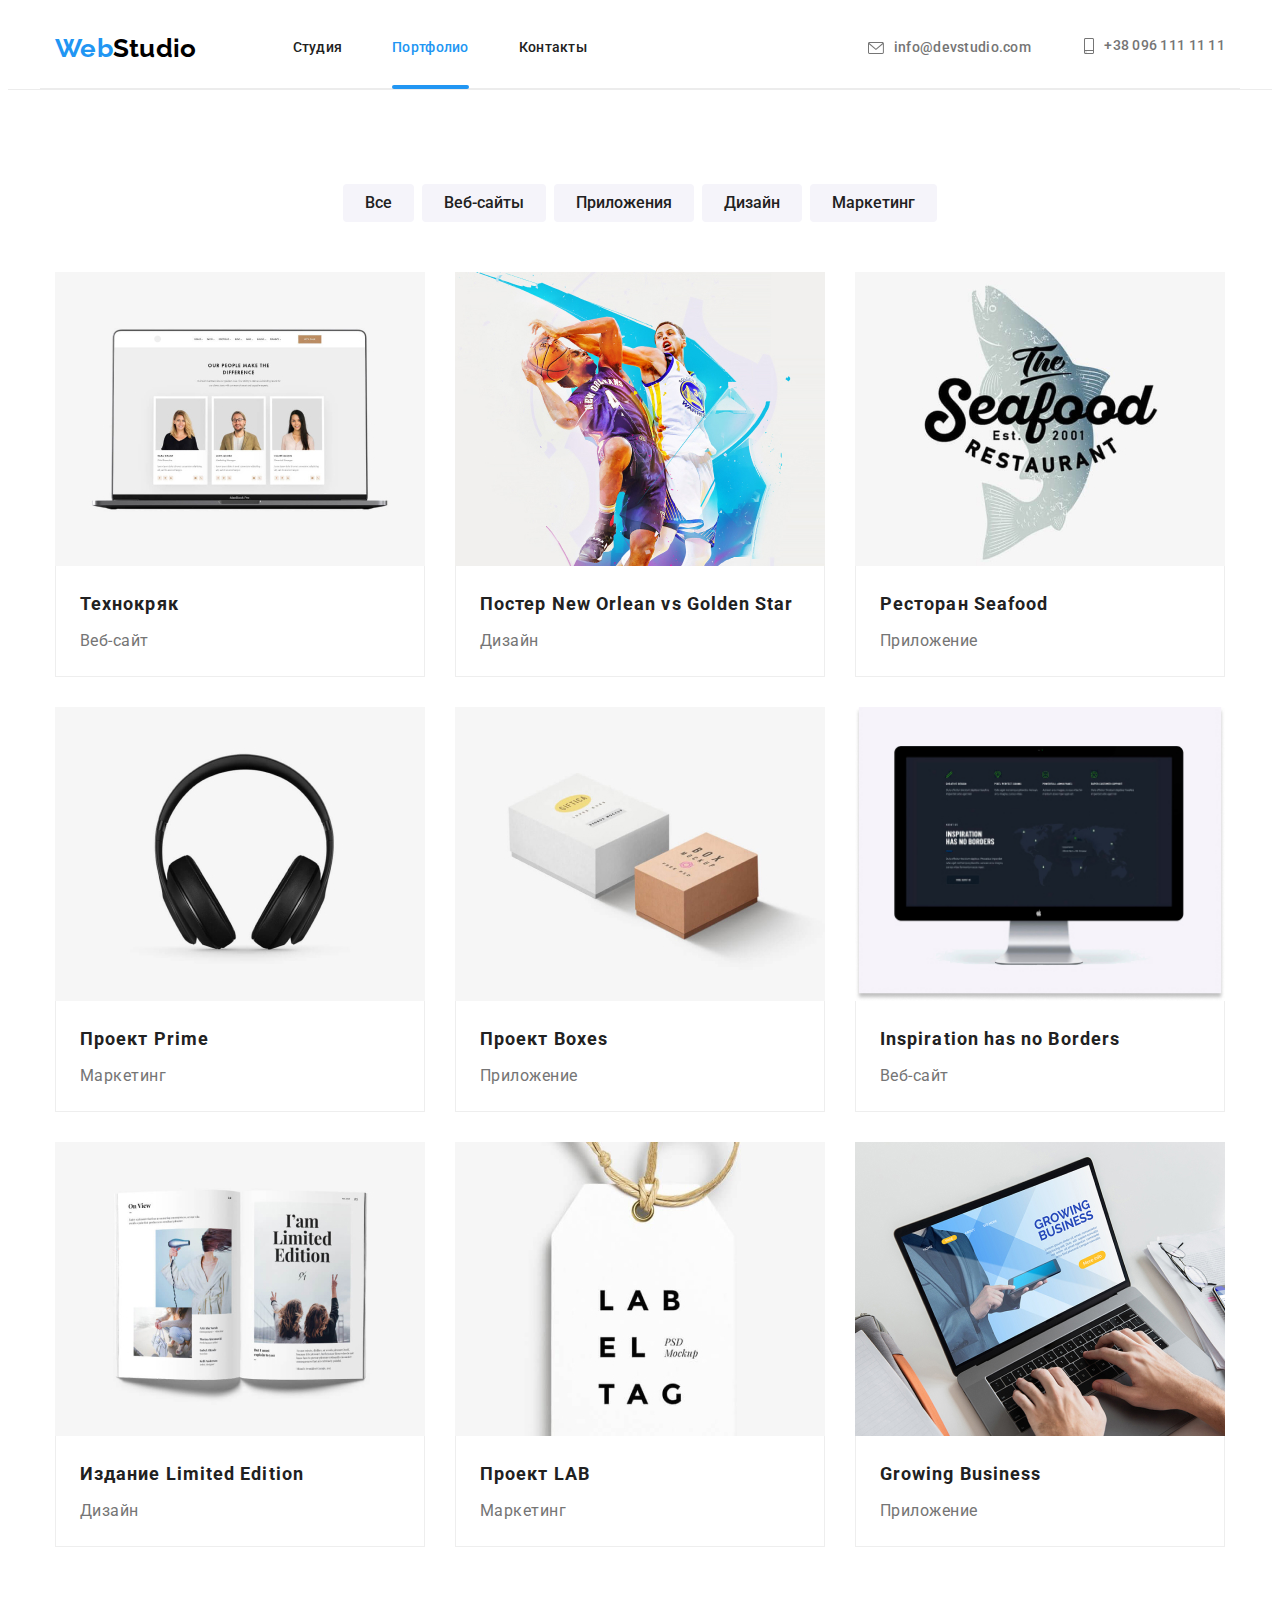
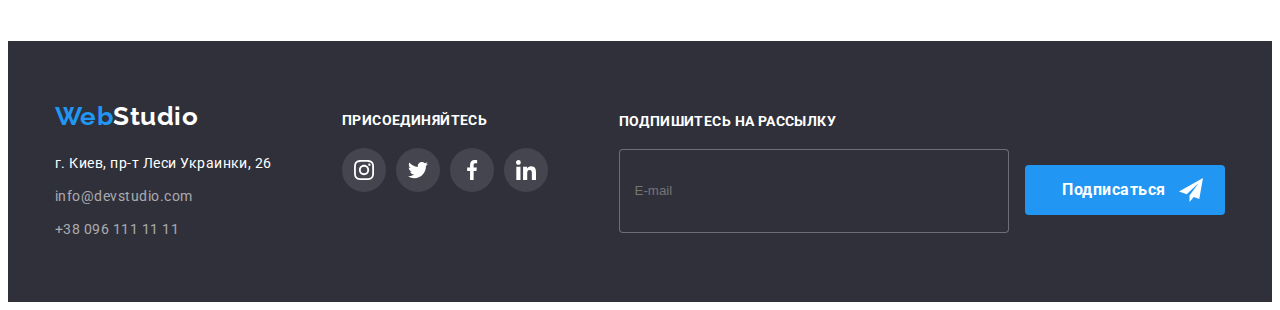
==== portfolio.html @ 2f1fc8c6 "hw" ====
<!DOCTYPE html>
<html lang="ru">
    <meta charset="UTF-8">
    <meta http-equiv="X-UA-Compatible" content="IE=edge">
    <meta name="viewport" content="width=device-width, initial-scale=1.0">
    <link rel="preconnect" href="https://fonts.googleapis.com">
    <link rel="preconnect" href="https://fonts.gstatic.com" crossorigin>
    <link href="https://fonts.googleapis.com/css2?family=Raleway:wght@700&family=Roboto:wght@400;500;700;900&display=swap"
        rel="stylesheet">
    <link rel="stylesheet" href="https://cdnjs.cloudflare.com/ajax/libs/modern-normalize/1.1.0/modern-normalize.min.css"
        integrity="sha512-wpPYUAdjBVSE4KJnH1VR1HeZfpl1ub8YT/NKx4PuQ5NmX2tKuGu6U/JRp5y+Y8XG2tV+wKQpNHVUX03MfMFn9Q=="
        crossorigin="anonymous" referrerpolicy="no-referrer" />
    <!--<link rel="stylesheet" href="./styles.css/styles.css"> -->
    <link rel="stylesheet" href="./css/main.min.css">
    <title>Портфолио</title>
</head>
<!--ВЕРХНЯЯ ЛИНИЯ-->
<body class="body">
<header class="header">
    <div class="header container">
        <nav class="nav">
            <a class="logo logo--header" href="./index.html">
                <span class="logo__top-left">Web</span>
                <span class="logo__top-right">Studio</span>
            </a>
            <ul class="list-navi list">
                <li class="list-navi__item">
                    <a class="list-navi__data link" href="./index.html">Студия</a>
                </li>
                <li class="list-navi__item">
                    <a class="list-navi__data link current" href="./portfolio.html">Портфолио</a>
                </li>
                <li class="list-navi__item">
                    <a class="list-navi__data link" href="#">Контакты</a>
                </li>
            </ul>
        </nav>
        <ul class="list contactslist">
            <li class="contacts-item">
                <a class="contacts__link" href="mailto:info@devstudio.com">
                    <svg class="contacts__icon" width="16px" height="12px">
                        <use href="./image/icons.svg#icon-envelope"></use>
                    </svg>
                    info@devstudio.com
                </a>
            </li>
            <li class="contacts-item">
                <a class="contacts__link" href="tel:+380961111111">
                    <svg class="contacts__icon" width="10px" height="16px">
                        <use href="./image/icons.svg#icon-smartphone"></use>
                    </svg>+38 096 111 11 11</a>
            </li>
        </ul>
    </div>
</header>
    <!--ОСНОВНОЙ БЛОК-->
    <main class="main">
        <section class="section">
            <div class="container">
                <h1 class="visually-hidden">Портфолио</h1>
                <ul class="list buttonslist">
                    <li class="buttonslist__btn">
                        <button class="button" type="button">Все</button>
                    </li>
                    <li class="buttonslist__btn">
                        <button class="button" type="button">Веб-сайты</button>
                    </li>
                    <li class="buttonslist__btn">
                        <button class="button" type="button">Приложения</button>
                    </li>
                    <li class="buttonslist__btn">
                        <button class="button" type="button">Дизайн</button>
                    </li>
                    <li class="buttonslist__btn">
                        <button class="button" type="button">Маркетинг</button>
                    </li>
                </ul>
                <ul class="list portfolio">
                    <li class="portfolio__item">
                        <a class="portfolio__link link" href="./portfolio.html">
                            <div class="portfolio__thumb">
                                <img class="portfolio__image" src="./image/portfolio_images/project1.jpeg" alt="project1" width="370" height="294">
                                <p class="portfolio__overlay">Ресурс предлагает комплексные предложения с разным уровнем функционала и сервисов. Все это позволит посетителю получить
                                исчерпывающие сведения о компании или частном лице.</p>
                            </div>
                            <div class="project">
                                <h2 class="project__name">Технокряк</h2>
                                <p class="project__type">Веб-сайт</p>
                            </div>
                        </a>
                    </li>
                    <li class="portfolio__item">
                        <a class="portfolio__link link" href="./portfolio.html">
                            <div class="portfolio__thumb">
                                <img class="portfolio__image" src="./image/portfolio_images/project2.jpeg" alt="project2" width="370" height="294">
                                <p class="portfolio__overlay">Ресурс предлагает комплексные предложения с разным уровнем функционала и сервисов. Все
                                    это позволит посетителю получить
                                    исчерпывающие сведения о компании или частном лице.</p>
                            </div>
                            <div class="project">
                            <h2 class="project__name">Постер New Orlean vs Golden Star</h2>
                            <p class="project__type">Дизайн</p>
                        </div>
                        </a>
                    </li>
                    <li class="portfolio__item">
                        <a class="portfolio__link link" href="./portfolio.html">
                            <div class="portfolio__thumb">
                                <img class="portfolio__image" src="./image/portfolio_images/project3.jpeg" alt="project3" width="370" height="294">
                                <p class="portfolio__overlay">Ресурс предлагает комплексные предложения с разным уровнем функционала и сервисов. Все
                                    это позволит посетителю получить
                                    исчерпывающие сведения о компании или частном лице.</p>
                            </div>
                            <div class="project">
                                <h2 class="project__name">Ресторан Seafood</h2>
                                <p class="project__type">Приложение</p>
                            </div>
                        </a>
                    </li>
                    <li class="portfolio__item">
                        <a class="portfolio__link link" href="./portfolio.html">
                            <div class="portfolio__thumb">
                                <img class="portfolio__image" src="./image/portfolio_images/project4.jpeg" alt="project4" width="370" height="294">
                                <p class="portfolio__overlay">Ресурс предлагает комплексные предложения с разным уровнем функционала и сервисов. Все
                                    это позволит посетителю получить
                                    исчерпывающие сведения о компании или частном лице.</p>
                            </div>
                            <div class="project">
                                <h2 class="project__name">Проект Prime</h2>
                                <p class="project__type">Маркетинг</p>
                            </div>
                        </a>
                    </li>
                    <li class="portfolio__item">
                        <a class="portfolio__link link" href="./portfolio.html">
                            <div class="portfolio__thumb">
                                <img class="portfolio__image" src="./image/portfolio_images/project5.jpeg" alt="project5" width="370" height="294">
                                <p class="portfolio__overlay">Ресурс предлагает комплексные предложения с разным уровнем функционала и сервисов. Все
                                    это позволит посетителю получить
                                    исчерпывающие сведения о компании или частном лице.</p>
                            </div>
                            <div class="project">
                                <h2 class="project__name">Проект Boxes</h2>
                                <p class="project__type">Приложение</p>
                            </div>
                        </a>
                    </li>
                    <li class="portfolio__item">
                        <a class="portfolio__link link" href="./portfolio.html">
                            <div class="portfolio__thumb">
                                <img class="portfolio__image" src="./image/portfolio_images/project6.jpeg" alt="project6" width="370" height="294">
                                <p class="portfolio__overlay">Ресурс предлагает комплексные предложения с разным уровнем функционала и сервисов. Все
                                    это позволит посетителю получить
                                    исчерпывающие сведения о компании или частном лице.</p>
                            </div>
                            <div class="project">
                                <h2 class="project__name">Inspiration has no Borders</h2>
                                <p class="project__type">Веб-сайт</p>
                            </div>
                        </a>
                    </li>
                    <li class="portfolio__item">
                        <a class="portfolio__link link" href="./portfolio.html">
                            <div class="portfolio__thumb">
                                <img class="portfolio__image" src="./image/portfolio_images/project7.jpeg" alt="project7" width="370" height="294">
                                <p class="portfolio__overlay">Ресурс предлагает комплексные предложения с разным уровнем функционала и сервисов. Все
                                    это позволит посетителю получить
                                    исчерпывающие сведения о компании или частном лице.</p>
                            </div>
                            <div class="project">
                                <h2 class="project__name">Издание Limited Edition</h2>
                                <p class="project__type">Дизайн</p>
                            </div>
                        </a>
                    </li>
                    <li class="portfolio__item">
                        <a class="portfolio__link link" href="./portfolio.html">
                            <div class="portfolio__thumb">
                                <img class="portfolio__image" src="./image/portfolio_images/project8.jpeg" alt="project8" width="370" height="294">
                                <p class="portfolio__overlay">Ресурс предлагает комплексные предложения с разным уровнем функционала и сервисов. Все
                                    это позволит посетителю получить
                                    исчерпывающие сведения о компании или частном лице.</p>
                            </div>
                            <div class="project">
                                <h2 class="project__name">Проект LAB</h2>
                                <p class="project__type">Маркетинг</p>
                            </div>
                        </a>
                    </li>
                    <li class="portfolio__item">
                        <a class="portfolio__link link" href="./portfolio.html">
                            <div class="portfolio__thumb">
                                <img class="portfolio__image" src="./image/portfolio_images/project9.jpeg" alt="project9" width="370" height="294">
                                <p class="portfolio__overlay">Ресурс предлагает комплексные предложения с разным уровнем функционала и сервисов. Все
                                    это позволит посетителю получить
                                    исчерпывающие сведения о компании или частном лице.</p>
                            </div>
                            <div class="project">
                                <h2 class="project__name">Growing Business</h2>
                                <p class="project__type">Приложение</p>
                            </div>
                        </a>
                    </li>
                </ul>
            </div>
        </section>
    </main>
    <!--ПОДВАЛ-->
<footer class="footer">
<div class="footer-container container">
    <div class="footer-logo">
        <a class="link footerlogo" href="./index.html"> <span class="footerlogo--left">Web</span><span
                class="footerlogo--right">Studio</span></a>
        <address class="address">
            <p class="address__name">г. Киев, пр-т Леси Украинки, 26</p>
            <ul class="footer__contatcs list">
                <li class="footer__contatcs--data">
                    <a class="footer__contatcs--details" href="mailto:info@devstudio.com">info@devstudio.com</a>
                </li>
                <li class="footer__contatcs--data">
                    <a class="footer__contatcs--details" href="tel:+380961111111">+38 096 111 11 11</a>
                </li>
            </ul>
        </address>
    </div>
    <div class="footer-icons">
        <p class="footer-phrase">присоединяйтесь</p>
        <ul class="footer-socials list">
            <li class="footer-socials__logo">
                <a class="footer-socials__link" href="">
                    <svg class="footer-socials__icon" width="20px" height="20px">
                        <use href="./image/icons.svg#icon-instagram"></use>
                    </svg>
                </a>
            </li>
            <li class="footer-socials__logo">
                <a class="footer-socials__link" href="">
                    <svg class="footer-socials__icon" width="20px" height="20px">
                        <use href="./image/icons.svg#icon-twitter"></use>
                    </svg>
                </a>
            </li>
            <li class="footer-socials__logo">
                <a class="footer-socials__link" href="">
                    <svg class="footer-socials__icon" width="20px" height="20px">
                        <use href="./image/icons.svg#icon-facebook"></use>
                    </svg>
                </a>
            </li>
            <li class="footer-socials__logo">
                <a class="footer-socials__link" href="">
                    <svg class="footer-socials__icon" width="20px" height="20px">
                        <use href="./image/icons.svg#icon-linkedin"></use>
                    </svg>
                </a>
            </li>
        </ul>
    </div>
    <div class="subscribe">
        <p class="subsribe__slogan">Подпишитесь на рассылку</p>
        <form class="subscibe__form">
            <label for="email"></label>
            <input class="footer-email-subscribe" type="email" name="email" id="email" autocomplete="off"
                placeholder="E-mail">
            <button type="submit" class="sbmt-button">
                <svg class="subscire-logo" width="24" height="24">
                    <use href="./image/icons.svg#icon-icon-send"></use>
                </svg>Подписаться</button>
        </form>
    </div>
</div>
</footer>
</body>

</html>
---- styles.css/styles.css ----
/* ВЕРХНЯЯ ЛИНИЯУ*/


/*БЛОК-ГЕРОЙ*/


/* -- БЛОК С ТЕКСТОМ --*/


/* Блок Чем мы занимаемся+Картинки-  */



/* Наша команда  */

/* ЛОГО-НАШИ КЛИЕНТЫ*/

/* ПОДВАЛ  */



/*  ПОРТФОЛИО  */
---- css/main.min.css ----
:root{--main-back-color: #FFFFFF;--main-text-color: #757575;--title-text-color: #212121;--button-text-color: #212121;--button-hover-color: #2196F3;--top-logo-color-left: #2196F3;--top-logo-color-right: #000000;--bottomlogo-color-left: #2196F3;--bottomlogo-color-right: #FFFFFF;--footer-address-color: #FFFFFF;--address-data-color: rgba(255, 255, 255, 0.6);--block-one-bkc: #2F303A;--button-hover-background: #188CE8;--duration: cubic-bezier(0.4, 0, 0.2, 1);--speed: 250ms}h1,h2,h3,h4,a,ul,p,li{margin:0%}ul{padding-left:0}img{display:block;max-width:100%}nav{padding:0%}.container{width:1200px;margin:0 auto;padding-left:15px;padding-right:15px;box-sizing:border-box}.body{font-family:"Roboto",sans-serif;font-size:16px;letter-spacing:.03em;background-color:var(--main-back-color);color:var(--main-text-color)}.section{padding-top:94px;padding-bottom:94px}.link{text-decoration:none}.list{list-style:none}.image{box-sizing:auto}.visually-hidden{position:absolute;width:1px;height:1px;margin:-1px;border:0;padding:0;white-space:nowrap;clip-path:inset(100%);clip:rect(0 0 0 0);overflow:hidden}.hero-btn{font-family:"Roboto";cursor:pointer;font-weight:700;font-size:16px;line-height:1.88;color:var(--bottomlogo-color-right);background:var(--bottomlogo-color-left);box-shadow:0px 4px 4px rgba(0,0,0,.15);margin:0% auto;display:block;border-radius:4px;padding:10px 32px;border:0;transition:background-color var(--speed) var(--duration),box-shadow var(--speed) var(--duration)}.hero-btn:hover,.hero-btn:focus{background-color:var(--button-hover-background);box-shadow:0px 4px 4px 0px rgba(0,0,0,.15)}.modal-btn{width:200px;font-weight:700;font-family:roboto,sans-serif;font-size:16px;line-height:1.6;letter-spacing:.06em;height:50px;display:flex;justify-content:center;align-items:center;margin:0% auto;padding-top:10px;padding-bottom:10px;cursor:pointer;background-color:var(--button-hover-color);border-radius:4px;border:none;color:#fff;box-shadow:0px 4px 4px 0px rgba(0,0,0,.15);transition:background-color var(--speed) var(--duration),box-shadow var(--speed) var(--duration)}.modal-btn:focus,.modal-btn:hover{background-color:var(--button-hover-background);box-shadow:0px 4px 4px 0px rgba(0,0,0,.25)}.button{font-family:"Roboto";font-weight:500;font-size:16px;line-height:1.6;cursor:pointer;text-align:center;color:var(--button-text-color);background:var(--bottomlogo-color-right);background:#f5f4fa;border-radius:4px;padding:6px 22px;border:rgba(0,0,0,0);transition:color var(--speed) var(--duration),background-color var(--speed) var(--duration),box-shadow var(--speed) var(--duration)}.button:hover,.button:focus{color:var(--bottomlogo-color-right);background-color:var(--top-logo-color-left);box-shadow:0 4px 4px 0 rgba(0,0,0,.25)}.sbmt-button{display:inline-block;position:relative;justify-content:center;font-family:Roboto,sans-serif;font-weight:700;font-size:16px;letter-spacing:.03em;line-height:1.87;cursor:pointer;width:200px;height:50px;border-radius:4px;background-color:#2f303a;color:var(--footer-address-color);border:none;background-color:var(--bottomlogo-color-left);padding-right:29px;padding-top:10px;padding-bottom:10px;padding-right:28px;transition:background-color var(--speed) var(--duration),box-shadow var(--speed) var(--duration)}.sbmt-button:hover,.sbmt-button:focus{background-color:var(--button-hover-background);box-shadow:4px 4px 0px 4px rgba(0,0,0,.15)}.buttonslist{justify-content:center;margin-bottom:50px;display:flex;flex-wrap:wrap;gap:8px}.header{font-size:14px;font-weight:500;line-height:1.14;letter-spacing:.02em;color:var(--title-text-color);border-bottom:1px solid #ececec}.header .container{display:flex;justify-content:space-between;align-items:center}.logo{display:flex;text-decoration:none;font-family:"Raleway";font-weight:700;font-size:26px;line-height:1.19;text-decoration:none}.logo .logo__top-left{color:var(--top-logo-color-left)}.logo .logo__top-right{color:var(--top-logo-color-right)}.logo--header{margin-right:96px}.nav{display:flex;align-items:center}.list-navi{display:flex;align-items:center}.list-navi__data{font-size:14px;font-weight:500;line-height:1.14;letter-spacing:.02em;color:var(--title-text-color);text-decoration:none;padding-top:32px;padding-bottom:32px;transition:color var(--speed) var(--duration)}.list-navi__data:focus,.list-navi__data:hover{color:var(--button-hover-color)}.list-navi__data.current{color:var(--button-hover-color)}.list-navi__data.current::after{content:"";position:absolute;left:0;bottom:-1px;width:100%;border-radius:2px;height:4px;background:var(--top-logo-color-left)}.list-navi__item{justify-content:center;display:flex}.list-navi__item:not(:last-child){position:relative;margin-right:50px}.contacts{display:flex;align-items:center}.contacts-item{display:inline-flex;padding:0;align-items:center;border:none;padding:0%;color:var(--main-text-color)}.contacts-item:not(:last-child){margin-right:50px}.contacts__link{display:inline-flex;align-items:center;font-size:14px;font-weight:500;line-height:1.14;letter-spacing:.02em;color:var(--main-text-color);text-decoration:none;transition:color var(--speed) var(--duration)}.contacts__link:focus,.contacts__link:hover{color:var(--button-hover-color)}.contacts__link:active{color:var(--button-hover-color)}.contacts__icon{border:0;margin-right:10px;margin-left:0;fill:currentColor;border:none;cursor:pointer}.hero{display:flex;background-color:var(--block-one-bkc);justify-content:center;align-items:center;padding-bottom:200px;padding-top:200px;max-width:1600px;background-position:center;margin:0 auto;background-size:cover;background-image:linear-gradient(to right, rgba(47, 48, 58, 0.4), rgba(47, 48, 58, 0.4)),url(../image/hero-bckgr-compressed.jpeg)}.hero__title{font-weight:900;font-size:44px;line-height:1.36;text-align:center;letter-spacing:.06em;text-transform:uppercase;color:var(--main-back-color);margin-bottom:30px}.features-list{display:flex;align-items:center;flex-wrap:wrap;gap:30px}.features-list__item{flex-basis:calc((100% - 90px)/4)}.features-list__icon{display:block;justify-self:center;align-items:center;padding:25px 100px;background-color:#f5f4fa;margin:0 auto;border:0;margin-bottom:30px;border-radius:4px}.features-list__image{border:none;fill:#212121}.title{font-weight:700;font-size:36px;line-height:1.17;text-align:center;color:var(--title-text-color);margin:0 auto;display:block;margin-bottom:50px}.features-list__subtitle{font-weight:700;font-size:14px;line-height:1.14;text-transform:uppercase;color:var(--title-text-color);margin-bottom:10px}.features-list__text{font-weight:400;font-size:14px;line-height:1.71;color:var(--main-text-color);margin:0}.companygoals{padding-top:0}.pictures{margin:0 auto}.pictures-list{display:flex;flex-wrap:wrap;gap:30px}.pictures-list__boxes{display:flex;flex-basis:calc((100% - 60px)/3);position:relative}.pictures-list__names{position:absolute;width:100%;display:flex;align-items:center;justify-content:center;bottom:0;padding-top:27px;padding-bottom:27px;font-weight:700;font-size:14px;line-height:1.14;letter-spacing:0,3em;text-transform:uppercase;background-color:rgba(47,48,58,.8);color:#fff}.container .our-clients{display:block;margin:0;padding:0;box-sizing:border-box}.clients{display:flex;list-style:none;padding:0;flex-wrap:wrap;gap:30px}.clients__logo{display:block;flex-basis:calc((100% - 150px)/6);border:none}.clients__link{display:block;box-sizing:border-box;padding:15px 30px;color:#afb1b8;cursor:pointer;border:1px solid #afb1b8;border-radius:4px;transition:color var(--speed) var(--duration),fill var(--speed) var(--duration),border var(--speed) var(--duration)}.clients__link:hover,.clients__link:focus{color:#2196f3;fill:#2196f3;border:1px solid #2196f3}.clients__logo--item{fill:currentColor;border:none;padding:0;margin:0}.clients__logo--item:hover,.clients__logo--item:focus{fill:#2196f3}.our-team{background:#f5f4fa}.team{display:flex;flex-wrap:wrap;gap:30px;justify-content:space-between}.team__member{flex-basis:calc((100% - 90px)/4);box-sizing:border-box;background:#fff;box-shadow:0px 1px 3px rgba(0,0,0,.12),0px 1px 1px rgba(0,0,0,.14),0px 2px 1px rgba(0,0,0,.2);border-radius:0px 0px 4px 4px}.team__member--info{padding-top:30px;padding-bottom:30px}.team__member--name{font-weight:500;font-size:16px;line-height:1.19;text-align:center;color:var(--title-text-color);margin-bottom:10px}.team__member--proffesion{line-height:1.19;text-align:center;color:var(--main-text-color);margin-bottom:16px}.socials{display:flex;align-items:center;justify-content:center;list-style:none;margin:0 auto}.socials__logos:not(:last-child){margin-right:10px}.socials__link{display:flex;width:44px;height:44px;border-radius:50%;justify-content:center;align-items:center;border:none;color:#afb1b8;transition:background-color var(--speed) var(--duration),color var(--speed) var(--duration)}.socials__link:hover,.socials__link:focus{background-color:#188ce8;color:#fff}.socials__icon{fill:currentColor;transition:fill var(--speed) var(--duration)}.socials__icon:hover{fill:#fff}.portfolio{display:flex;flex-wrap:wrap;gap:30px}.portfolio__item{display:block;cursor:pointer;border-bottom:1px solid #eee;flex-basis:calc((100% - 60px)/3);border:0}.portfolio__link{display:block;transition:box-shadow var(--speed) var(--duration)}.portfolio__link:hover,.portfolio__link:focus{box-shadow:1px 4px 6px 0 rgba(0,0,0,.16),0px 4px 4px 0 rgba(0,0,0,.06)}.portfolio__thumb{position:relative;overflow:hidden}.project{padding:20px 24px;border-bottom:1px Solid #eee;border-left:1px Solid #eee;border-right:1px Solid #eee}.project__name{font-weight:700;font-size:18px;line-height:2;letter-spacing:.06em;color:var(--title-text-color);padding:0%;margin-bottom:4px;display:block}.project>.project__type{color:var(--main-text-color)}.project__type{display:inline-block;box-sizing:border-box;padding:0;margin:0 auto;color:var(--main-text-color);line-height:1.88}.portfolio__overlay{position:absolute;top:0;display:flex;align-items:center;padding-left:24px;padding-right:24px;height:100%;font-size:18px;line-height:1.56;letter-spacing:.03em;color:var(--footer-address-color);background-color:rgba(33,150,243,.9);transform:translateY(100%);transition:transform var(--speed) var(--duration)}.portfolio__item .link:hover .portfolio__overlay,.portfolio__item .link:focus .portfolio__overlay{transform:translateY(0)}.footer{background-color:#2f303a}.footer-container{padding-top:60px;padding-bottom:60px;align-items:baseline;position:relative}.footer-container{display:flex}.footer-logo{margin-right:70px;padding:0}.footerlogo{display:inline-block;margin-bottom:20px;font-family:"Raleway";font-weight:700;font-size:26px;line-height:1.19;text-decoration:none}.footerlogo .footerlogo--left{color:var(--bottomlogo-color-left)}.footerlogo .footerlogo--right{color:var(--bottomlogo-color-right)}.address{display:block;font-family:"Roboto";font-style:normal;font-size:14px;line-height:1.71;color:var(--footer-address-color);margin-right:0;padding-right:0}.footer__contatcs--details{font-family:"Roboto";font-style:normal;font-size:14px;line-height:1.71;color:var(--address-data-color);text-decoration:none;transition:color var(--speed) var(--duration)}.footer__contatcs--details:hover,.footer__contatcs--details:focus{color:var(--top-logo-color-left)}.footer__contatcs--data:not(:last-child){margin-bottom:9px}.address__name{margin:0;margin-bottom:9px}.footer-phrase{font-family:Roboto,sans-serif;font-weight:700;font-size:14px;line-height:16px;letter-spacing:.03em;color:#fff;text-transform:uppercase;margin-bottom:20px}.footer-socials{display:flex}.footer-socials__logo{display:flex;justify-content:center;align-items:center;transition:fill var(--speed) var(--duration)}.footer-socials__logo:not(:last-child){margin-right:10px;padding:0;border:none}.footer-socials__link{display:flex;justify-content:center;align-items:center;width:44px;height:44px;border:none;padding:0;margin:0;color:#fff;border-radius:50%;background-color:rgba(255,255,255,.1);transition:background-color var(--speed) var(--duration)}.footer-socials__link:hover,.footer-socials__link:focus{background-color:#2196f3;fill:#2196f3}.footer-socials__icon{fill:currentColor}.subscribe{display:inline-block;position:absolute;right:15px;top:72px}.subsribe__slogan{font-family:Roboto,sans-serif;font-weight:700;font-size:14px;line-height:16px;letter-spacing:.03em;color:#fff;text-transform:uppercase;margin-bottom:20px}.subscibe__form{display:block}.footer-email-subscribe{display:inline-block;height:50px;width:358px;border:1px solid rgba(255,255,255,.3);border-radius:4px;background-color:#2f303a;color:rgba(255,255,255,.6);padding:16px 15px;margin-right:12px}.subscire-logo{position:absolute;right:10px;top:50%;transform:translate(-50%, -50%);fill:var(--footer-address-color)}.backdrop{position:fixed;top:0;left:0;width:100%;height:100%;z-index:1;background-color:rgba(0,0,0,.2);opacity:1;transition:opacity 250ms cubic-bezier(0.4, 0, 0.2, 1)}.backdrop.is-hidden{visibility:hidden;opacity:0;pointer-events:none}.modal{position:absolute;top:50%;left:50%;transform:translate(-50%, -50%);min-width:528px;min-height:581px;background-color:var(--main-back-color);box-shadow:0px 1px 3px rgba(0,0,0,.12),0px 1px 1px rgba(0,0,0,.14),0px 2px 1px rgba(0,0,0,.2);border-radius:4px;transform:translate(-50%, -50%) scale(1);transition:transform var(--speed) var(--duration);padding:40px}.modal-close-button{position:absolute;display:flex;align-items:center;justify-content:center;top:8px;right:8px;width:30px;height:30px;border:1px solid rgba(0,0,0,.1);border-radius:50%;fill:#000;background-color:var(--main-back-color);cursor:pointer;transition:box-shadow var(--speed) var(--duration),fill var(--speed) var(--duration)}.modal-close-button:hover,.modal-close-button:focus{box-shadow:0px 2px 2px rgba(0,0,0,.15);fill:var(--button-hover-background)}.modal-form{display:flex;flex-direction:column;margin-bottom:20px}.label-field{display:flex;flex-direction:column;padding:0;position:relative}.label-field:not(:last-child){margin-bottom:28px}.modal-slogan{display:block;padding:0;font-family:Roboto,sans-serif;font-weight:700;font-style:bold;font-size:20px;line-height:1.15;letter-spacing:.03em;color:var(--button-text-color);margin-bottom:30px;text-align:center}.input{height:40px;width:100%;font-family:Roboto,sans-serif;font-style:normal;border:1px solid rgba(33,33,33,.2);border-radius:4px;padding-left:42px}.label-field:focus-within>.modal-icon{fill:#2196f3}.input:focus,.textarea:focus{border:1px solid var(--button-hover-color);outline:none}.modal-icon{position:absolute;left:12px;top:50%;transform:translateY(-50%)}.modal-label{position:absolute;top:-20px;left:0;font-size:12px;line-height:14px;line-height:100%;letter-spacing:1%;color:#757575}.textarea{height:120px;width:100%;resize:none;padding:16px 12px;border:1px solid rgba(33,33,33,.2);border-radius:4px;font-size:12px;line-height:1.17;letter-spacing:.01em;color:rgba(117,117,117,.5)}.reg textarea::placeholder{color:rgba(117,117,117,.5)}.policy-link{color:var(--button-hover-color);display:block}.policy-link:hover,.policy-link:focus{text-decoration:none}.policy-label{text-align:uppercase;font-family:roboto,sans-serif;font-style:14px;line-height:1.7;letter-spacing:.03em;color:var(--main-text-color)}.checkbox-form{display:flex;margin-bottom:30px;justify-content:center}.checkbox-label{display:flex;align-items:center;font-family:roboto,sans-serif;font-size:14px;line-height:1.7;letter-spacing:.03em}.checkbox{display:block;position:absolute;width:1px;height:1px;margin:-1px;border:0;padding:0;white-space:nowrap;clip-path:inset(100%);clip:rect(0 0 0 0);overflow:hidden}.checkbox-icon{display:inline-block;width:16px;height:15px;border:2px solid #2a2a2a;border-radius:2px;margin-right:7px}.checkbox:checked+.checkbox-icon{border-color:#2196f3;background-color:#2196f3;background-image:url(../image/check.svg);background-size:contain;background-origin:border-box}.checkbox:focus+.checkbox-icon{border:2px solid #2196f3}/*# sourceMappingURL=main.min.css.map */
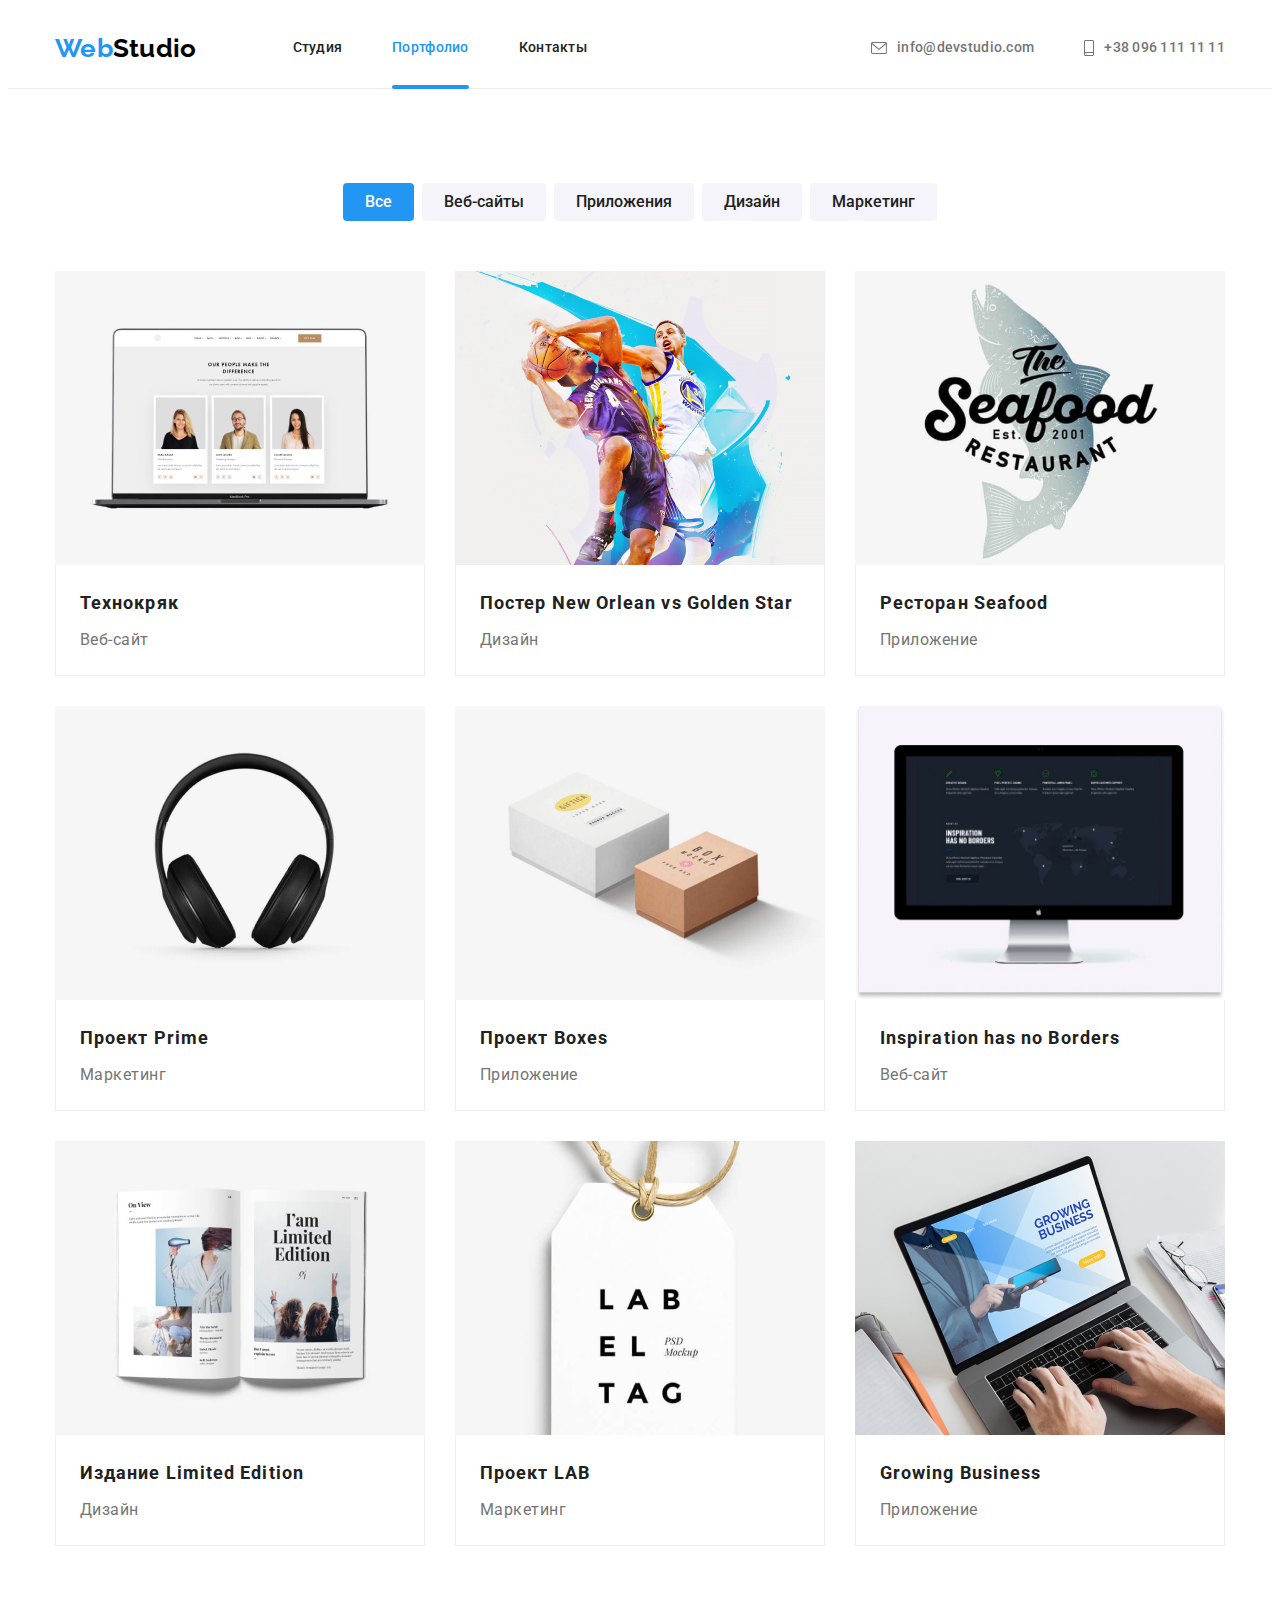
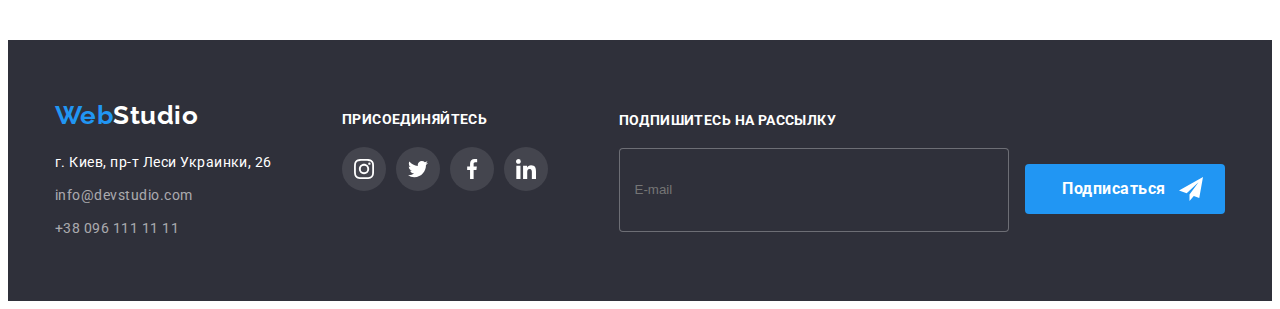
==== commit c0e1e8b2: "HW - revised" ====
--- a/portfolio.html
+++ b/portfolio.html
@@ -17,7 +17,7 @@
 <!--ВЕРХНЯЯ ЛИНИЯ-->
 <body class="body">
 <header class="header">
-    <div class="header container">
+    <div class="container">
         <nav class="nav">
             <a class="logo logo--header" href="./index.html">
                 <span class="logo__top-left">Web</span>
@@ -28,15 +28,15 @@
                     <a class="list-navi__data link" href="./index.html">Студия</a>
                 </li>
                 <li class="list-navi__item">
-                    <a class="list-navi__data link current" href="./portfolio.html">Портфолио</a>
+                    <a class="list-navi__data link list-navi__data--current" href="./portfolio.html">Портфолио</a>
                 </li>
                 <li class="list-navi__item">
                     <a class="list-navi__data link" href="#">Контакты</a>
                 </li>
             </ul>
         </nav>
-        <ul class="list contactslist">
-            <li class="contacts-item">
+        <ul class="list contacts__list">
+            <li class="contacts__item">
                 <a class="contacts__link" href="mailto:info@devstudio.com">
                     <svg class="contacts__icon" width="16px" height="12px">
                         <use href="./image/icons.svg#icon-envelope"></use>
@@ -44,7 +44,7 @@
                     info@devstudio.com
                 </a>
             </li>
-            <li class="contacts-item">
+            <li class="contacts__item">
                 <a class="contacts__link" href="tel:+380961111111">
                     <svg class="contacts__icon" width="10px" height="16px">
                         <use href="./image/icons.svg#icon-smartphone"></use>
@@ -60,7 +60,7 @@
                 <h1 class="visually-hidden">Портфолио</h1>
                 <ul class="list buttonslist">
                     <li class="buttonslist__btn">
-                        <button class="button" type="button">Все</button>
+                        <button class="button button--active" type="button">Все</button>
                     </li>
                     <li class="buttonslist__btn">
                         <button class="button" type="button">Веб-сайты</button>
--- a/css/main.min.css
+++ b/css/main.min.css
@@ -1 +1 @@
-:root{--main-back-color: #FFFFFF;--main-text-color: #757575;--title-text-color: #212121;--button-text-color: #212121;--button-hover-color: #2196F3;--top-logo-color-left: #2196F3;--top-logo-color-right: #000000;--bottomlogo-color-left: #2196F3;--bottomlogo-color-right: #FFFFFF;--footer-address-color: #FFFFFF;--address-data-color: rgba(255, 255, 255, 0.6);--block-one-bkc: #2F303A;--button-hover-background: #188CE8;--duration: cubic-bezier(0.4, 0, 0.2, 1);--speed: 250ms}h1,h2,h3,h4,a,ul,p,li{margin:0%}ul{padding-left:0}img{display:block;max-width:100%}nav{padding:0%}.container{width:1200px;margin:0 auto;padding-left:15px;padding-right:15px;box-sizing:border-box}.body{font-family:"Roboto",sans-serif;font-size:16px;letter-spacing:.03em;background-color:var(--main-back-color);color:var(--main-text-color)}.section{padding-top:94px;padding-bottom:94px}.link{text-decoration:none}.list{list-style:none}.image{box-sizing:auto}.visually-hidden{position:absolute;width:1px;height:1px;margin:-1px;border:0;padding:0;white-space:nowrap;clip-path:inset(100%);clip:rect(0 0 0 0);overflow:hidden}.hero-btn{font-family:"Roboto";cursor:pointer;font-weight:700;font-size:16px;line-height:1.88;color:var(--bottomlogo-color-right);background:var(--bottomlogo-color-left);box-shadow:0px 4px 4px rgba(0,0,0,.15);margin:0% auto;display:block;border-radius:4px;padding:10px 32px;border:0;transition:background-color var(--speed) var(--duration),box-shadow var(--speed) var(--duration)}.hero-btn:hover,.hero-btn:focus{background-color:var(--button-hover-background);box-shadow:0px 4px 4px 0px rgba(0,0,0,.15)}.modal-btn{width:200px;font-weight:700;font-family:roboto,sans-serif;font-size:16px;line-height:1.6;letter-spacing:.06em;height:50px;display:flex;justify-content:center;align-items:center;margin:0% auto;padding-top:10px;padding-bottom:10px;cursor:pointer;background-color:var(--button-hover-color);border-radius:4px;border:none;color:#fff;box-shadow:0px 4px 4px 0px rgba(0,0,0,.15);transition:background-color var(--speed) var(--duration),box-shadow var(--speed) var(--duration)}.modal-btn:focus,.modal-btn:hover{background-color:var(--button-hover-background);box-shadow:0px 4px 4px 0px rgba(0,0,0,.25)}.button{font-family:"Roboto";font-weight:500;font-size:16px;line-height:1.6;cursor:pointer;text-align:center;color:var(--button-text-color);background:var(--bottomlogo-color-right);background:#f5f4fa;border-radius:4px;padding:6px 22px;border:rgba(0,0,0,0);transition:color var(--speed) var(--duration),background-color var(--speed) var(--duration),box-shadow var(--speed) var(--duration)}.button:hover,.button:focus{color:var(--bottomlogo-color-right);background-color:var(--top-logo-color-left);box-shadow:0 4px 4px 0 rgba(0,0,0,.25)}.sbmt-button{display:inline-block;position:relative;justify-content:center;font-family:Roboto,sans-serif;font-weight:700;font-size:16px;letter-spacing:.03em;line-height:1.87;cursor:pointer;width:200px;height:50px;border-radius:4px;background-color:#2f303a;color:var(--footer-address-color);border:none;background-color:var(--bottomlogo-color-left);padding-right:29px;padding-top:10px;padding-bottom:10px;padding-right:28px;transition:background-color var(--speed) var(--duration),box-shadow var(--speed) var(--duration)}.sbmt-button:hover,.sbmt-button:focus{background-color:var(--button-hover-background);box-shadow:4px 4px 0px 4px rgba(0,0,0,.15)}.buttonslist{justify-content:center;margin-bottom:50px;display:flex;flex-wrap:wrap;gap:8px}.header{font-size:14px;font-weight:500;line-height:1.14;letter-spacing:.02em;color:var(--title-text-color);border-bottom:1px solid #ececec}.header .container{display:flex;justify-content:space-between;align-items:center}.logo{display:flex;text-decoration:none;font-family:"Raleway";font-weight:700;font-size:26px;line-height:1.19;text-decoration:none}.logo .logo__top-left{color:var(--top-logo-color-left)}.logo .logo__top-right{color:var(--top-logo-color-right)}.logo--header{margin-right:96px}.nav{display:flex;align-items:center}.list-navi{display:flex;align-items:center}.list-navi__data{font-size:14px;font-weight:500;line-height:1.14;letter-spacing:.02em;color:var(--title-text-color);text-decoration:none;padding-top:32px;padding-bottom:32px;transition:color var(--speed) var(--duration)}.list-navi__data:focus,.list-navi__data:hover{color:var(--button-hover-color)}.list-navi__data.current{color:var(--button-hover-color)}.list-navi__data.current::after{content:"";position:absolute;left:0;bottom:-1px;width:100%;border-radius:2px;height:4px;background:var(--top-logo-color-left)}.list-navi__item{justify-content:center;display:flex}.list-navi__item:not(:last-child){position:relative;margin-right:50px}.contacts{display:flex;align-items:center}.contacts-item{display:inline-flex;padding:0;align-items:center;border:none;padding:0%;color:var(--main-text-color)}.contacts-item:not(:last-child){margin-right:50px}.contacts__link{display:inline-flex;align-items:center;font-size:14px;font-weight:500;line-height:1.14;letter-spacing:.02em;color:var(--main-text-color);text-decoration:none;transition:color var(--speed) var(--duration)}.contacts__link:focus,.contacts__link:hover{color:var(--button-hover-color)}.contacts__link:active{color:var(--button-hover-color)}.contacts__icon{border:0;margin-right:10px;margin-left:0;fill:currentColor;border:none;cursor:pointer}.hero{display:flex;background-color:var(--block-one-bkc);justify-content:center;align-items:center;padding-bottom:200px;padding-top:200px;max-width:1600px;background-position:center;margin:0 auto;background-size:cover;background-image:linear-gradient(to right, rgba(47, 48, 58, 0.4), rgba(47, 48, 58, 0.4)),url(../image/hero-bckgr-compressed.jpeg)}.hero__title{font-weight:900;font-size:44px;line-height:1.36;text-align:center;letter-spacing:.06em;text-transform:uppercase;color:var(--main-back-color);margin-bottom:30px}.features-list{display:flex;align-items:center;flex-wrap:wrap;gap:30px}.features-list__item{flex-basis:calc((100% - 90px)/4)}.features-list__icon{display:block;justify-self:center;align-items:center;padding:25px 100px;background-color:#f5f4fa;margin:0 auto;border:0;margin-bottom:30px;border-radius:4px}.features-list__image{border:none;fill:#212121}.title{font-weight:700;font-size:36px;line-height:1.17;text-align:center;color:var(--title-text-color);margin:0 auto;display:block;margin-bottom:50px}.features-list__subtitle{font-weight:700;font-size:14px;line-height:1.14;text-transform:uppercase;color:var(--title-text-color);margin-bottom:10px}.features-list__text{font-weight:400;font-size:14px;line-height:1.71;color:var(--main-text-color);margin:0}.companygoals{padding-top:0}.pictures{margin:0 auto}.pictures-list{display:flex;flex-wrap:wrap;gap:30px}.pictures-list__boxes{display:flex;flex-basis:calc((100% - 60px)/3);position:relative}.pictures-list__names{position:absolute;width:100%;display:flex;align-items:center;justify-content:center;bottom:0;padding-top:27px;padding-bottom:27px;font-weight:700;font-size:14px;line-height:1.14;letter-spacing:0,3em;text-transform:uppercase;background-color:rgba(47,48,58,.8);color:#fff}.container .our-clients{display:block;margin:0;padding:0;box-sizing:border-box}.clients{display:flex;list-style:none;padding:0;flex-wrap:wrap;gap:30px}.clients__logo{display:block;flex-basis:calc((100% - 150px)/6);border:none}.clients__link{display:block;box-sizing:border-box;padding:15px 30px;color:#afb1b8;cursor:pointer;border:1px solid #afb1b8;border-radius:4px;transition:color var(--speed) var(--duration),fill var(--speed) var(--duration),border var(--speed) var(--duration)}.clients__link:hover,.clients__link:focus{color:#2196f3;fill:#2196f3;border:1px solid #2196f3}.clients__logo--item{fill:currentColor;border:none;padding:0;margin:0}.clients__logo--item:hover,.clients__logo--item:focus{fill:#2196f3}.our-team{background:#f5f4fa}.team{display:flex;flex-wrap:wrap;gap:30px;justify-content:space-between}.team__member{flex-basis:calc((100% - 90px)/4);box-sizing:border-box;background:#fff;box-shadow:0px 1px 3px rgba(0,0,0,.12),0px 1px 1px rgba(0,0,0,.14),0px 2px 1px rgba(0,0,0,.2);border-radius:0px 0px 4px 4px}.team__member--info{padding-top:30px;padding-bottom:30px}.team__member--name{font-weight:500;font-size:16px;line-height:1.19;text-align:center;color:var(--title-text-color);margin-bottom:10px}.team__member--proffesion{line-height:1.19;text-align:center;color:var(--main-text-color);margin-bottom:16px}.socials{display:flex;align-items:center;justify-content:center;list-style:none;margin:0 auto}.socials__logos:not(:last-child){margin-right:10px}.socials__link{display:flex;width:44px;height:44px;border-radius:50%;justify-content:center;align-items:center;border:none;color:#afb1b8;transition:background-color var(--speed) var(--duration),color var(--speed) var(--duration)}.socials__link:hover,.socials__link:focus{background-color:#188ce8;color:#fff}.socials__icon{fill:currentColor;transition:fill var(--speed) var(--duration)}.socials__icon:hover{fill:#fff}.portfolio{display:flex;flex-wrap:wrap;gap:30px}.portfolio__item{display:block;cursor:pointer;border-bottom:1px solid #eee;flex-basis:calc((100% - 60px)/3);border:0}.portfolio__link{display:block;transition:box-shadow var(--speed) var(--duration)}.portfolio__link:hover,.portfolio__link:focus{box-shadow:1px 4px 6px 0 rgba(0,0,0,.16),0px 4px 4px 0 rgba(0,0,0,.06)}.portfolio__thumb{position:relative;overflow:hidden}.project{padding:20px 24px;border-bottom:1px Solid #eee;border-left:1px Solid #eee;border-right:1px Solid #eee}.project__name{font-weight:700;font-size:18px;line-height:2;letter-spacing:.06em;color:var(--title-text-color);padding:0%;margin-bottom:4px;display:block}.project>.project__type{color:var(--main-text-color)}.project__type{display:inline-block;box-sizing:border-box;padding:0;margin:0 auto;color:var(--main-text-color);line-height:1.88}.portfolio__overlay{position:absolute;top:0;display:flex;align-items:center;padding-left:24px;padding-right:24px;height:100%;font-size:18px;line-height:1.56;letter-spacing:.03em;color:var(--footer-address-color);background-color:rgba(33,150,243,.9);transform:translateY(100%);transition:transform var(--speed) var(--duration)}.portfolio__item .link:hover .portfolio__overlay,.portfolio__item .link:focus .portfolio__overlay{transform:translateY(0)}.footer{background-color:#2f303a}.footer-container{padding-top:60px;padding-bottom:60px;align-items:baseline;position:relative}.footer-container{display:flex}.footer-logo{margin-right:70px;padding:0}.footerlogo{display:inline-block;margin-bottom:20px;font-family:"Raleway";font-weight:700;font-size:26px;line-height:1.19;text-decoration:none}.footerlogo .footerlogo--left{color:var(--bottomlogo-color-left)}.footerlogo .footerlogo--right{color:var(--bottomlogo-color-right)}.address{display:block;font-family:"Roboto";font-style:normal;font-size:14px;line-height:1.71;color:var(--footer-address-color);margin-right:0;padding-right:0}.footer__contatcs--details{font-family:"Roboto";font-style:normal;font-size:14px;line-height:1.71;color:var(--address-data-color);text-decoration:none;transition:color var(--speed) var(--duration)}.footer__contatcs--details:hover,.footer__contatcs--details:focus{color:var(--top-logo-color-left)}.footer__contatcs--data:not(:last-child){margin-bottom:9px}.address__name{margin:0;margin-bottom:9px}.footer-phrase{font-family:Roboto,sans-serif;font-weight:700;font-size:14px;line-height:16px;letter-spacing:.03em;color:#fff;text-transform:uppercase;margin-bottom:20px}.footer-socials{display:flex}.footer-socials__logo{display:flex;justify-content:center;align-items:center;transition:fill var(--speed) var(--duration)}.footer-socials__logo:not(:last-child){margin-right:10px;padding:0;border:none}.footer-socials__link{display:flex;justify-content:center;align-items:center;width:44px;height:44px;border:none;padding:0;margin:0;color:#fff;border-radius:50%;background-color:rgba(255,255,255,.1);transition:background-color var(--speed) var(--duration)}.footer-socials__link:hover,.footer-socials__link:focus{background-color:#2196f3;fill:#2196f3}.footer-socials__icon{fill:currentColor}.subscribe{display:inline-block;position:absolute;right:15px;top:72px}.subsribe__slogan{font-family:Roboto,sans-serif;font-weight:700;font-size:14px;line-height:16px;letter-spacing:.03em;color:#fff;text-transform:uppercase;margin-bottom:20px}.subscibe__form{display:block}.footer-email-subscribe{display:inline-block;height:50px;width:358px;border:1px solid rgba(255,255,255,.3);border-radius:4px;background-color:#2f303a;color:rgba(255,255,255,.6);padding:16px 15px;margin-right:12px}.subscire-logo{position:absolute;right:10px;top:50%;transform:translate(-50%, -50%);fill:var(--footer-address-color)}.backdrop{position:fixed;top:0;left:0;width:100%;height:100%;z-index:1;background-color:rgba(0,0,0,.2);opacity:1;transition:opacity 250ms cubic-bezier(0.4, 0, 0.2, 1)}.backdrop.is-hidden{visibility:hidden;opacity:0;pointer-events:none}.modal{position:absolute;top:50%;left:50%;transform:translate(-50%, -50%);min-width:528px;min-height:581px;background-color:var(--main-back-color);box-shadow:0px 1px 3px rgba(0,0,0,.12),0px 1px 1px rgba(0,0,0,.14),0px 2px 1px rgba(0,0,0,.2);border-radius:4px;transform:translate(-50%, -50%) scale(1);transition:transform var(--speed) var(--duration);padding:40px}.modal-close-button{position:absolute;display:flex;align-items:center;justify-content:center;top:8px;right:8px;width:30px;height:30px;border:1px solid rgba(0,0,0,.1);border-radius:50%;fill:#000;background-color:var(--main-back-color);cursor:pointer;transition:box-shadow var(--speed) var(--duration),fill var(--speed) var(--duration)}.modal-close-button:hover,.modal-close-button:focus{box-shadow:0px 2px 2px rgba(0,0,0,.15);fill:var(--button-hover-background)}.modal-form{display:flex;flex-direction:column;margin-bottom:20px}.label-field{display:flex;flex-direction:column;padding:0;position:relative}.label-field:not(:last-child){margin-bottom:28px}.modal-slogan{display:block;padding:0;font-family:Roboto,sans-serif;font-weight:700;font-style:bold;font-size:20px;line-height:1.15;letter-spacing:.03em;color:var(--button-text-color);margin-bottom:30px;text-align:center}.input{height:40px;width:100%;font-family:Roboto,sans-serif;font-style:normal;border:1px solid rgba(33,33,33,.2);border-radius:4px;padding-left:42px}.label-field:focus-within>.modal-icon{fill:#2196f3}.input:focus,.textarea:focus{border:1px solid var(--button-hover-color);outline:none}.modal-icon{position:absolute;left:12px;top:50%;transform:translateY(-50%)}.modal-label{position:absolute;top:-20px;left:0;font-size:12px;line-height:14px;line-height:100%;letter-spacing:1%;color:#757575}.textarea{height:120px;width:100%;resize:none;padding:16px 12px;border:1px solid rgba(33,33,33,.2);border-radius:4px;font-size:12px;line-height:1.17;letter-spacing:.01em;color:rgba(117,117,117,.5)}.reg textarea::placeholder{color:rgba(117,117,117,.5)}.policy-link{color:var(--button-hover-color);display:block}.policy-link:hover,.policy-link:focus{text-decoration:none}.policy-label{text-align:uppercase;font-family:roboto,sans-serif;font-style:14px;line-height:1.7;letter-spacing:.03em;color:var(--main-text-color)}.checkbox-form{display:flex;margin-bottom:30px;justify-content:center}.checkbox-label{display:flex;align-items:center;font-family:roboto,sans-serif;font-size:14px;line-height:1.7;letter-spacing:.03em}.checkbox{display:block;position:absolute;width:1px;height:1px;margin:-1px;border:0;padding:0;white-space:nowrap;clip-path:inset(100%);clip:rect(0 0 0 0);overflow:hidden}.checkbox-icon{display:inline-block;width:16px;height:15px;border:2px solid #2a2a2a;border-radius:2px;margin-right:7px}.checkbox:checked+.checkbox-icon{border-color:#2196f3;background-color:#2196f3;background-image:url(../image/check.svg);background-size:contain;background-origin:border-box}.checkbox:focus+.checkbox-icon{border:2px solid #2196f3}/*# sourceMappingURL=main.min.css.map */+:root{--main-back-color: #FFFFFF;--main-text-color: #757575;--title-text-color: #212121;--button-text-color: #212121;--button-hover-color: #2196F3;--top-logo-color-left: #2196F3;--top-logo-color-right: #000000;--bottomlogo-color-left: #2196F3;--bottomlogo-color-right: #FFFFFF;--footer-address-color: #FFFFFF;--address-data-color: rgba(255, 255, 255, 0.6);--block-one-bkc: #2F303A;--button-hover-background: #188CE8;--duration: cubic-bezier(0.4, 0, 0.2, 1);--speed: 250ms}h1,h2,h3,h4,a,ul,p,li{margin:0%}ul{padding-left:0}img{display:block;max-width:100%}nav{padding:0%}.container{width:1200px;margin:0 auto;padding-left:15px;padding-right:15px;box-sizing:border-box}.body{font-family:Roboto,sans-serif}.link{text-decoration:none}.list{list-style:none}.image{box-sizing:auto}.visually-hidden{position:absolute;width:1px;height:1px;margin:-1px;border:0;padding:0;white-space:nowrap;clip-path:inset(100%);clip:rect(0 0 0 0);overflow:hidden}.section{padding-top:94px;padding-bottom:94px}.body{font-size:16px;letter-spacing:.03em;background-color:var(--main-back-color);color:var(--main-text-color)}.hero-btn{font-family:"Roboto";cursor:pointer;font-weight:700;font-size:16px;line-height:1.88;color:var(--bottomlogo-color-right);background:var(--bottomlogo-color-left);box-shadow:0px 4px 4px rgba(0,0,0,.15);margin:0% auto;display:block;border-radius:4px;padding:10px 32px;border:0;transition:background-color var(--speed) var(--duration),box-shadow var(--speed) var(--duration)}.hero-btn:hover,.hero-btn:focus{background-color:var(--button-hover-background);box-shadow:0px 4px 4px 0px rgba(0,0,0,.15)}.modal-btn{width:200px;font-weight:700;font-family:roboto,sans-serif;font-size:16px;line-height:1.6;letter-spacing:.06em;height:50px;display:flex;justify-content:center;align-items:center;margin:0% auto;padding-top:10px;padding-bottom:10px;cursor:pointer;background-color:var(--button-hover-color);border-radius:4px;border:none;color:#fff;box-shadow:0px 4px 4px 0px rgba(0,0,0,.15);transition:background-color var(--speed) var(--duration),box-shadow var(--speed) var(--duration)}.modal-btn:focus,.modal-btn:hover{background-color:var(--button-hover-background);box-shadow:0px 4px 4px 0px rgba(0,0,0,.25)}.button{font-family:"Roboto";font-weight:500;font-size:16px;line-height:1.6;cursor:pointer;text-align:center;color:var(--button-text-color);background:var(--bottomlogo-color-right);background:#f5f4fa;border-radius:4px;padding:6px 22px;border:rgba(0,0,0,0);transition:color var(--speed) var(--duration),background-color var(--speed) var(--duration),box-shadow var(--speed) var(--duration)}.button:hover,.button:focus{color:var(--bottomlogo-color-right);background-color:var(--top-logo-color-left);box-shadow:0 4px 4px 0 rgba(0,0,0,.25)}.button--active{background-color:var(--button-hover-color);color:var(--bottomlogo-color-right)}.sbmt-button{display:inline-block;position:relative;justify-content:center;font-family:Roboto,sans-serif;font-weight:700;font-size:16px;letter-spacing:.03em;line-height:1.87;cursor:pointer;width:200px;height:50px;border-radius:4px;background-color:#2f303a;color:var(--footer-address-color);border:none;background-color:var(--bottomlogo-color-left);padding-right:29px;padding-top:10px;padding-bottom:10px;padding-right:28px;transition:background-color var(--speed) var(--duration),box-shadow var(--speed) var(--duration)}.sbmt-button:hover,.sbmt-button:focus{background-color:var(--button-hover-background);box-shadow:4px 4px 0px 4px rgba(0,0,0,.15)}.buttonslist{justify-content:center;margin-bottom:50px;display:flex;flex-wrap:wrap;gap:8px}.header{font-size:14px;font-weight:500;line-height:1.14;letter-spacing:.02em;color:var(--title-text-color);border-bottom:1px solid #ececec}.header .container{display:flex;justify-content:space-between;align-items:center}.logo{display:flex;text-decoration:none;font-family:Raleway,sans-serif;font-weight:700;font-size:26px;line-height:1.19;text-decoration:none}.logo .logo__top-left{color:var(--top-logo-color-left)}.logo .logo__top-right{color:var(--top-logo-color-right)}.logo--header{margin-right:96px}.nav{display:flex;align-items:center}.list-navi{display:flex;align-items:center}.list-navi__data{font-size:14px;font-weight:500;line-height:1.14;letter-spacing:.02em;color:var(--title-text-color);text-decoration:none;padding-top:32px;padding-bottom:32px;transition:color var(--speed) var(--duration)}.list-navi__data:focus,.list-navi__data:hover{color:var(--button-hover-color)}.list-navi__data--current{color:var(--button-hover-color)}.list-navi__data--current::after{content:"";position:absolute;left:0;bottom:-1px;width:100%;border-radius:2px;height:4px;background:var(--top-logo-color-left)}.list-navi__item{justify-content:center;display:flex}.list-navi__item:not(:last-child){position:relative;margin-right:50px}.contacts__list{display:flex;align-items:center}.contacts__item{display:inline-flex;padding:0;align-items:center;border:none;padding:0%;color:var(--main-text-color)}.contacts__item:not(:last-child){margin-right:50px}.contacts__link{display:inline-flex;align-items:center;font-size:14px;font-weight:500;line-height:1.14;letter-spacing:.02em;color:var(--main-text-color);text-decoration:none;transition:color var(--speed) var(--duration)}.contacts__link:focus,.contacts__link:hover{color:var(--button-hover-color)}.contacts__link:active{color:var(--button-hover-color)}.contacts__icon{border:0;margin-right:10px;margin-left:0;fill:currentColor;border:none;cursor:pointer}.hero{display:flex;background-color:var(--block-one-bkc);justify-content:center;align-items:center;padding-bottom:200px;padding-top:200px;max-width:1600px;background-position:center;margin:0 auto;background-size:cover;background-image:linear-gradient(to right, rgba(47, 48, 58, 0.4), rgba(47, 48, 58, 0.4)),url(../image/hero-bckgr-compressed.jpeg)}.hero__title{font-weight:900;font-size:44px;line-height:1.36;text-align:center;letter-spacing:.06em;text-transform:uppercase;color:var(--main-back-color);margin-bottom:30px}.features__list{display:flex;align-items:center;flex-wrap:wrap;gap:30px}.features__item{flex-basis:calc((100% - 90px)/4)}.features__icon{display:block;justify-self:center;align-items:center;padding:25px 100px;background-color:#f5f4fa;margin:0 auto;border:0;margin-bottom:30px;border-radius:4px}.features__image{border:none;fill:#212121}.title{font-weight:700;font-size:36px;line-height:1.17;text-align:center;color:var(--title-text-color);margin:0 auto;display:block;margin-bottom:50px}.features__subtitle{font-weight:700;font-size:14px;line-height:1.14;text-transform:uppercase;color:var(--title-text-color);margin-bottom:10px}.features__text{font-weight:400;font-size:14px;line-height:1.71;color:var(--main-text-color);margin:0}.companygoals{padding-top:0}.pictures{margin:0 auto}.pictures__list{display:flex;flex-wrap:wrap;gap:30px}.pictures__boxes{display:flex;flex-basis:calc((100% - 60px)/3);position:relative}.pictures__names{position:absolute;width:100%;display:flex;justify-content:center;align-items:center;bottom:0;padding-top:27px;padding-bottom:27px;font-weight:700;font-size:14px;line-height:1.14;letter-spacing:0,3em;text-transform:uppercase;background-color:rgba(47,48,58,.8);color:#fff}.container .our-clients{display:block;margin:0;padding:0;box-sizing:border-box}.clients{display:flex;list-style:none;padding:0;flex-wrap:wrap;gap:30px}.clients__logo{display:block;flex-basis:calc((100% - 150px)/6);border:none}.clients__link{display:block;box-sizing:border-box;padding:15px 30px;color:#afb1b8;cursor:pointer;border:1px solid #afb1b8;border-radius:4px;transition:color var(--speed) var(--duration),fill var(--speed) var(--duration),border var(--speed) var(--duration)}.clients__link:hover,.clients__link:focus{color:#2196f3;fill:#2196f3;border:1px solid #2196f3}.clients__logo--item{fill:currentColor;border:none;padding:0;margin:0}.clients__logo--item:hover,.clients__logo--item:focus{fill:#2196f3}.our-team{background:#f5f4fa}.team{display:flex;flex-wrap:wrap;gap:30px;justify-content:space-between}.team__member{flex-basis:calc((100% - 90px)/4);box-sizing:border-box;background:#fff;box-shadow:0px 1px 3px rgba(0,0,0,.12),0px 1px 1px rgba(0,0,0,.14),0px 2px 1px rgba(0,0,0,.2);border-radius:0px 0px 4px 4px}.team__info{padding-top:30px;padding-bottom:30px}.team__name{font-weight:500;font-size:16px;line-height:1.19;text-align:center;color:var(--title-text-color);margin-bottom:10px}.team__proffesion{line-height:1.19;text-align:center;color:var(--main-text-color);margin-bottom:16px}.socials{display:flex;align-items:center;justify-content:center;list-style:none;margin:0 auto}.socials__logos:not(:last-child){margin-right:10px}.socials__link{display:flex;width:44px;height:44px;border-radius:50%;justify-content:center;align-items:center;border:none;color:#afb1b8;transition:background-color var(--speed) var(--duration),color var(--speed) var(--duration)}.socials__link:hover,.socials__link:focus{background-color:#188ce8;color:#fff}.socials__icon{fill:currentColor;transition:fill var(--speed) var(--duration)}.socials__icon:hover{fill:#fff}.portfolio{display:flex;flex-wrap:wrap;gap:30px}.portfolio__item{display:block;cursor:pointer;border-bottom:1px solid #eee;flex-basis:calc((100% - 60px)/3);border:0}.portfolio__link{display:block;transition:box-shadow var(--speed) var(--duration)}.portfolio__link:hover,.portfolio__link:focus{box-shadow:1px 4px 6px 0 rgba(0,0,0,.16),0px 4px 4px 0 rgba(0,0,0,.06)}.portfolio__thumb{position:relative;overflow:hidden}.project{padding:20px 24px;border-bottom:1px Solid #eee;border-left:1px Solid #eee;border-right:1px Solid #eee}.project__name{font-weight:700;font-size:18px;line-height:2;letter-spacing:.06em;color:var(--title-text-color);padding:0%;margin-bottom:4px;display:block}.project>.project__type{color:var(--main-text-color)}.project__type{display:inline-block;box-sizing:border-box;padding:0;margin:0 auto;color:var(--main-text-color);line-height:1.88}.portfolio__overlay{position:absolute;top:0;display:flex;align-items:center;padding-left:24px;padding-right:24px;height:100%;font-size:18px;line-height:1.56;letter-spacing:.03em;color:var(--footer-address-color);background-color:rgba(33,150,243,.9);transform:translateY(100%);transition:transform var(--speed) var(--duration)}.portfolio__item .link:hover .portfolio__overlay,.portfolio__item .link:focus .portfolio__overlay{transform:translateY(0)}.footer{background-color:#2f303a}.footer-container{padding-top:60px;padding-bottom:60px;align-items:baseline;position:relative}.footer-container{display:flex}.footer-logo{margin-right:70px;padding:0}.footerlogo{display:inline-block;margin-bottom:20px;font-family:"Raleway";font-weight:700;font-size:26px;line-height:1.19;text-decoration:none}.footerlogo .footerlogo--left{color:var(--bottomlogo-color-left)}.footerlogo .footerlogo--right{color:var(--bottomlogo-color-right)}.address{display:block;font-family:"Roboto";font-style:normal;font-size:14px;line-height:1.71;color:var(--footer-address-color);margin-right:0;padding-right:0}.footer__contatcs--details{font-family:"Roboto";font-style:normal;font-size:14px;line-height:1.71;color:var(--address-data-color);text-decoration:none;transition:color var(--speed) var(--duration)}.footer__contatcs--details:hover,.footer__contatcs--details:focus{color:var(--top-logo-color-left)}.footer__contatcs--data:not(:last-child){margin-bottom:9px}.address__name{margin:0;margin-bottom:9px}.footer-phrase{font-family:Roboto,sans-serif;font-weight:700;font-size:14px;line-height:16px;letter-spacing:.03em;color:#fff;text-transform:uppercase;margin-bottom:20px}.footer-socials{display:flex}.footer-socials__logo{display:flex;justify-content:center;align-items:center;transition:fill var(--speed) var(--duration)}.footer-socials__logo:not(:last-child){margin-right:10px;padding:0;border:none}.footer-socials__link{display:flex;justify-content:center;align-items:center;width:44px;height:44px;border:none;padding:0;margin:0;color:#fff;border-radius:50%;background-color:rgba(255,255,255,.1);transition:background-color var(--speed) var(--duration)}.footer-socials__link:hover,.footer-socials__link:focus{background-color:#2196f3;fill:#2196f3}.footer-socials__icon{fill:currentColor}.subscribe{display:inline-block;position:absolute;right:15px;top:72px}.subsribe__slogan{font-family:Roboto,sans-serif;font-weight:700;font-size:14px;line-height:16px;letter-spacing:.03em;color:#fff;text-transform:uppercase;margin-bottom:20px}.subscibe__form{display:block}.footer-email-subscribe{display:inline-block;height:50px;width:358px;border:1px solid rgba(255,255,255,.3);border-radius:4px;background-color:#2f303a;color:rgba(255,255,255,.6);padding:16px 15px;margin-right:12px}.subscire-logo{position:absolute;right:10px;top:50%;transform:translate(-50%, -50%);fill:var(--footer-address-color)}.backdrop{position:fixed;top:0;left:0;width:100%;height:100%;z-index:1;background-color:rgba(0,0,0,.2);opacity:1;transition:opacity 250ms cubic-bezier(0.4, 0, 0.2, 1)}.backdrop.is-hidden{visibility:hidden;opacity:0;pointer-events:none}.modal{position:absolute;top:50%;left:50%;transform:translate(-50%, -50%);min-width:528px;min-height:581px;background-color:var(--main-back-color);box-shadow:0px 1px 3px rgba(0,0,0,.12),0px 1px 1px rgba(0,0,0,.14),0px 2px 1px rgba(0,0,0,.2);border-radius:4px;transform:translate(-50%, -50%) scale(1);transition:transform var(--speed) var(--duration);padding:40px}.modal-close-button{position:absolute;display:flex;align-items:center;justify-content:center;top:8px;right:8px;width:30px;height:30px;border:1px solid rgba(0,0,0,.1);border-radius:50%;fill:#000;background-color:var(--main-back-color);cursor:pointer;transition:box-shadow var(--speed) var(--duration),fill var(--speed) var(--duration)}.modal-close-button:hover,.modal-close-button:focus{box-shadow:0px 2px 2px rgba(0,0,0,.15);fill:var(--button-hover-background)}.modal-form{display:flex;flex-direction:column;margin-bottom:20px}.label-field{display:flex;flex-direction:column;padding:0;position:relative}.label-field:not(:last-child){margin-bottom:28px}.modal-slogan{display:block;padding:0;font-family:Roboto,sans-serif;font-weight:700;font-style:bold;font-size:20px;line-height:1.15;letter-spacing:.03em;color:var(--button-text-color);margin-bottom:30px;text-align:center}.input{height:40px;width:100%;font-family:Roboto,sans-serif;font-style:normal;border:1px solid rgba(33,33,33,.2);border-radius:4px;padding-left:42px}.label-field:focus-within>.modal-icon{fill:#2196f3}.input:focus,.textarea:focus{border:1px solid var(--button-hover-color);outline:none}.modal-icon{position:absolute;left:12px;top:50%;transform:translateY(-50%)}.modal-label{position:absolute;top:-20px;left:0;font-size:12px;line-height:14px;line-height:100%;letter-spacing:1%;color:#757575}.textarea{height:120px;width:100%;resize:none;padding:16px 12px;border:1px solid rgba(33,33,33,.2);border-radius:4px;font-size:12px;line-height:1.17;letter-spacing:.01em;color:rgba(117,117,117,.5)}.reg textarea::placeholder{color:rgba(117,117,117,.5)}.policy-link{color:var(--button-hover-color);display:block}.policy-link:hover,.policy-link:focus{text-decoration:none}.policy-label{text-align:uppercase;font-family:roboto,sans-serif;font-style:14px;line-height:1.7;letter-spacing:.03em;color:var(--main-text-color)}.checkbox-form{display:flex;margin-bottom:30px;justify-content:center}.checkbox-label{display:flex;align-items:center;font-family:roboto,sans-serif;font-size:14px;line-height:1.7;letter-spacing:.03em}.checkbox{display:block;position:absolute;width:1px;height:1px;margin:-1px;border:0;padding:0;white-space:nowrap;clip-path:inset(100%);clip:rect(0 0 0 0);overflow:hidden}.checkbox-icon{display:inline-block;width:16px;height:15px;border:2px solid #2a2a2a;border-radius:2px;margin-right:7px}.checkbox:checked+.checkbox-icon{border-color:#2196f3;background-color:#2196f3;background-image:url(../image/check.svg);background-size:contain;background-origin:border-box}.checkbox:focus+.checkbox-icon{border:2px solid #2196f3}/*# sourceMappingURL=main.min.css.map */